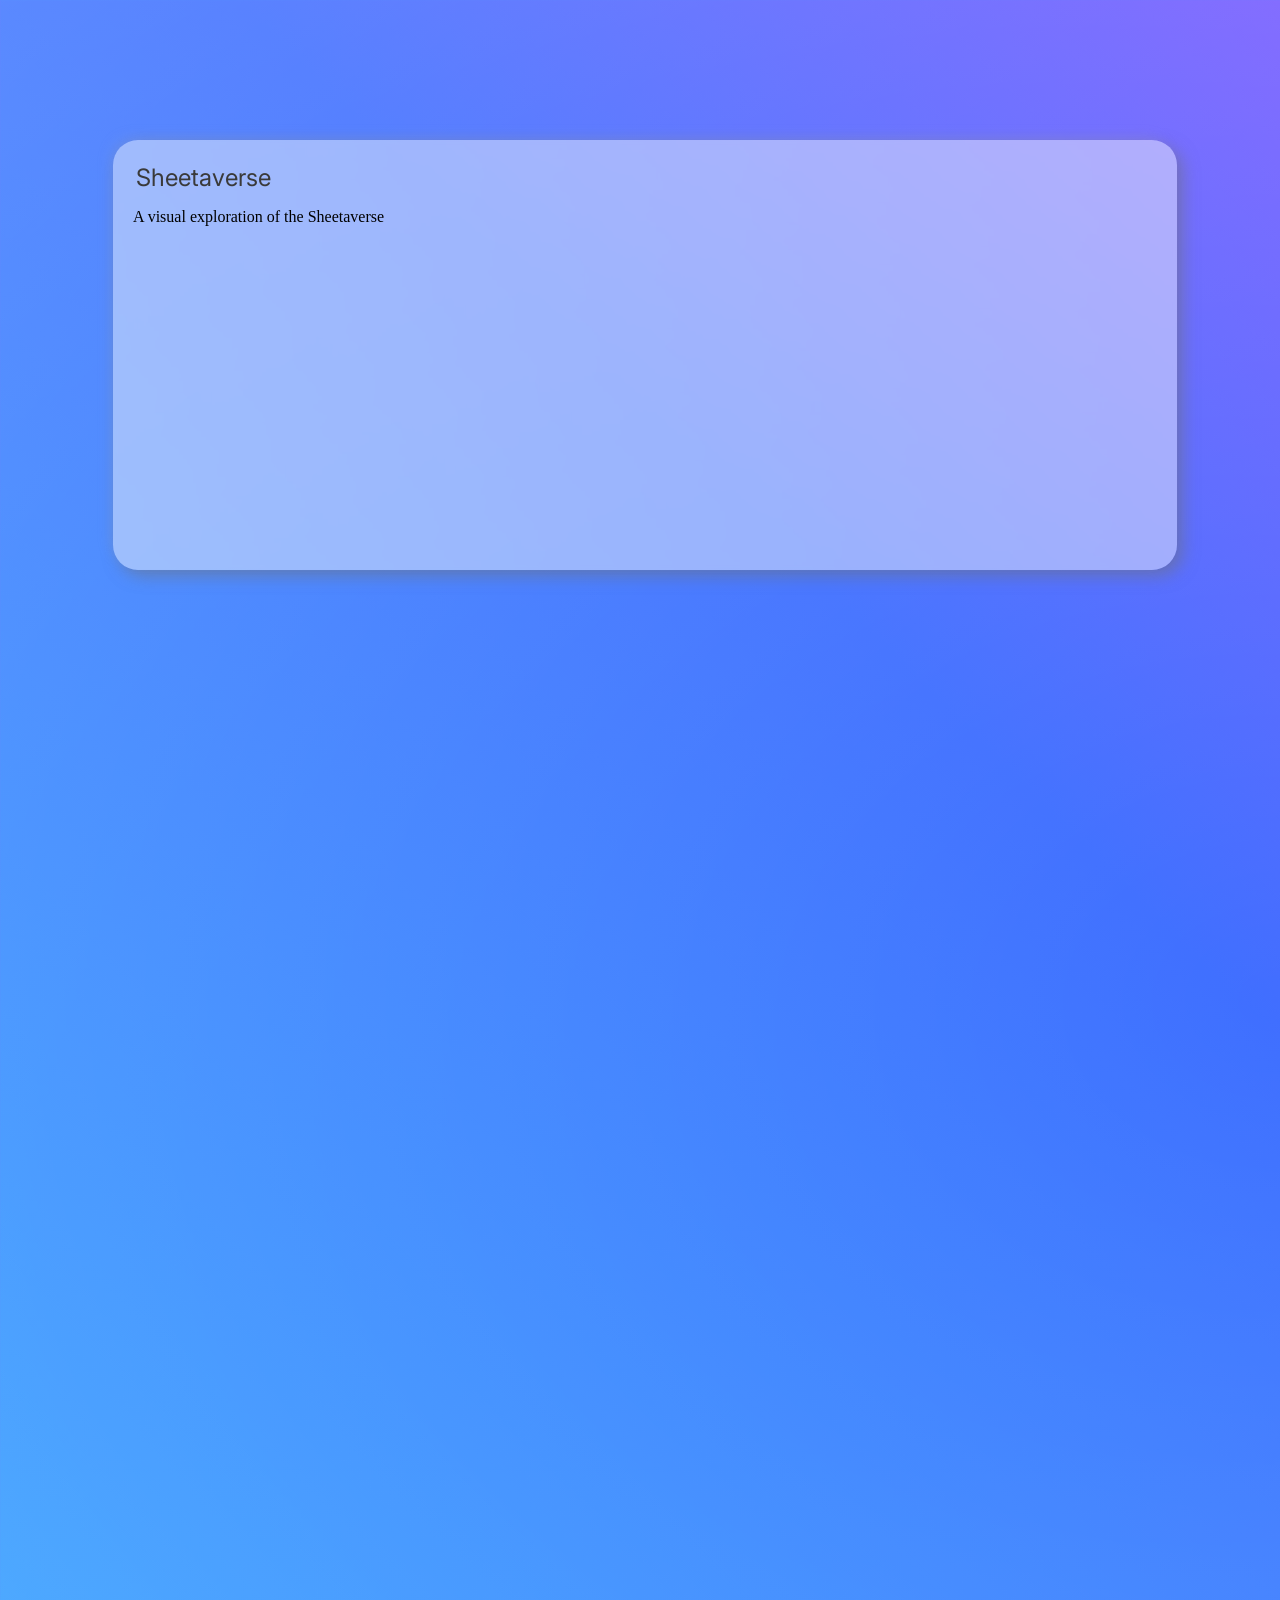
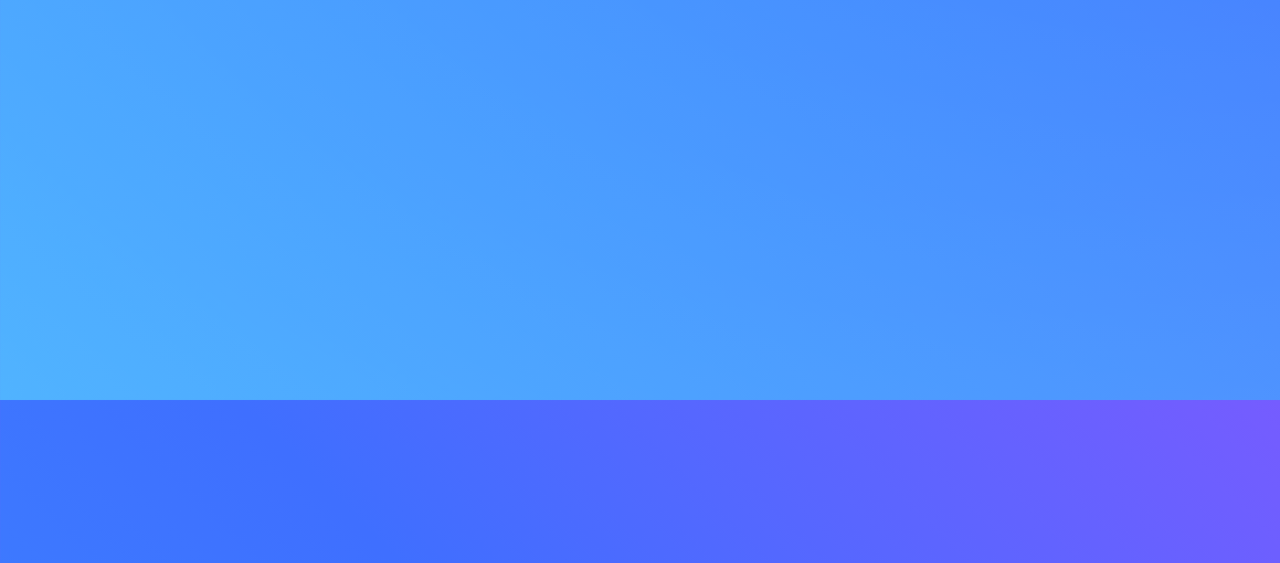
==== Sheetaverse.html @ 802b23b3 "first commit" ====
<!-- html boilerplate -->
<html lang="en">

<head>
    <meta charset="utf-8">
    <meta name="viewport" content="width=device-width, initial-scale=1, shrink-to-fit=no">
    <meta name="description" content="">
    <meta name="author" content="">
    <!-- <link rel="icon" href="../../../../favicon.ico"> -->
    <script src="script.js"></script>
    <script src="https://d3js.org/d3.v7.min.js"></script>
    <title>Sheetaverse</title>

    <!-- Custom styles  -->
    <link href="style.css" rel="stylesheet">
    <link rel="preconnect" href="https://fonts.googleapis.com">
    </link>
    <link rel="preconnect" href="https://fonts.gstatic.com" crossOrigin="true">
    </link>
    <link href="https://fonts.googleapis.com/css2?family=Inter:wght@200;400;600;700&display=swap" rel="stylesheet">
    </link>

</head>

<body class="aurora-outer">
    <div>
        <div class="aurora-inner">
            <div class = "hero info-bx">
                <div class = "hero-text">
                    <h1>Sheetaverse</h1>
                    <p>A visual exploration of the Sheetaverse</p>
                </div>
            </div>
        </div>
    </div>
</body>


<script>
    drawChart('.aurora-inner', window.innerWidth-20);
</script>

</html>
---- style.css ----
body {
  margin: 0px;
}

.hero {
  /* Rectangle 1 */
  position: absolute;
  width: 80%;
  min-width: 500px;
  height: 390px;
  left: 113px;
  top: 140px;

  background: rgba(250, 250, 250, 0.39);
  backdrop-filter: blur(10px);
  /* Note: backdrop-filter has minimal browser support */

  border-radius: 25px;
}

.info-bx {
    /* Rectangle 2 */
    position: absolute;
    width: 80%;
    height: 390px;
    left: 113px;
    top: 140px;
    
    background: rgba(250, 250, 250, 0.45);
    backdrop-filter: blur(2px);
    box-shadow: -6px -6px 16px -5px rgba(172, 172, 172, 0.2), 6px 6px 16px rgba(114, 114, 114, 0.5);
    /* Note: backdrop-filter has minimal browser support */
    padding: 20px;
    border-radius: 25px;
}

h1, h2, h3, h4, h5, h6 {
  font-family: 'Inter';
  font-weight: 400;
  font-size: 1.5em;
  color: rgb(58, 58, 58);
  margin:3px;
}

.aurora-outer {
  background: linear-gradient(
    45deg,
    #32a6ff 0%,
    #3f6fff 49%,
    #8d54ff 82%
  );
  background-size: 200%;
  animation: aurora 10s infinite;
}

.aurora-inner {
  background: radial-gradient(
    rgba(255, 255, 255, 0),
    rgba(255, 255, 255, 0.15)
  );
  background-size: 200%;
  animation: aurora 7s infinite;
  position: relative;
}

@keyframes aurora {
  0% {
    background-position: left top;
  }
  25% {
    background-position: right top;
  }
  50% {
    background-position: right bottom;
  }
  75% {
    background-position: left bottom;
  }
  100% {
    background-position: left top;
  }
}

div {
  display: block;
  /*     height:1000px; */
  /*     width: 1080px; */
  /*     position: relative; */
  width: 100%;
  height: 2000px;
}
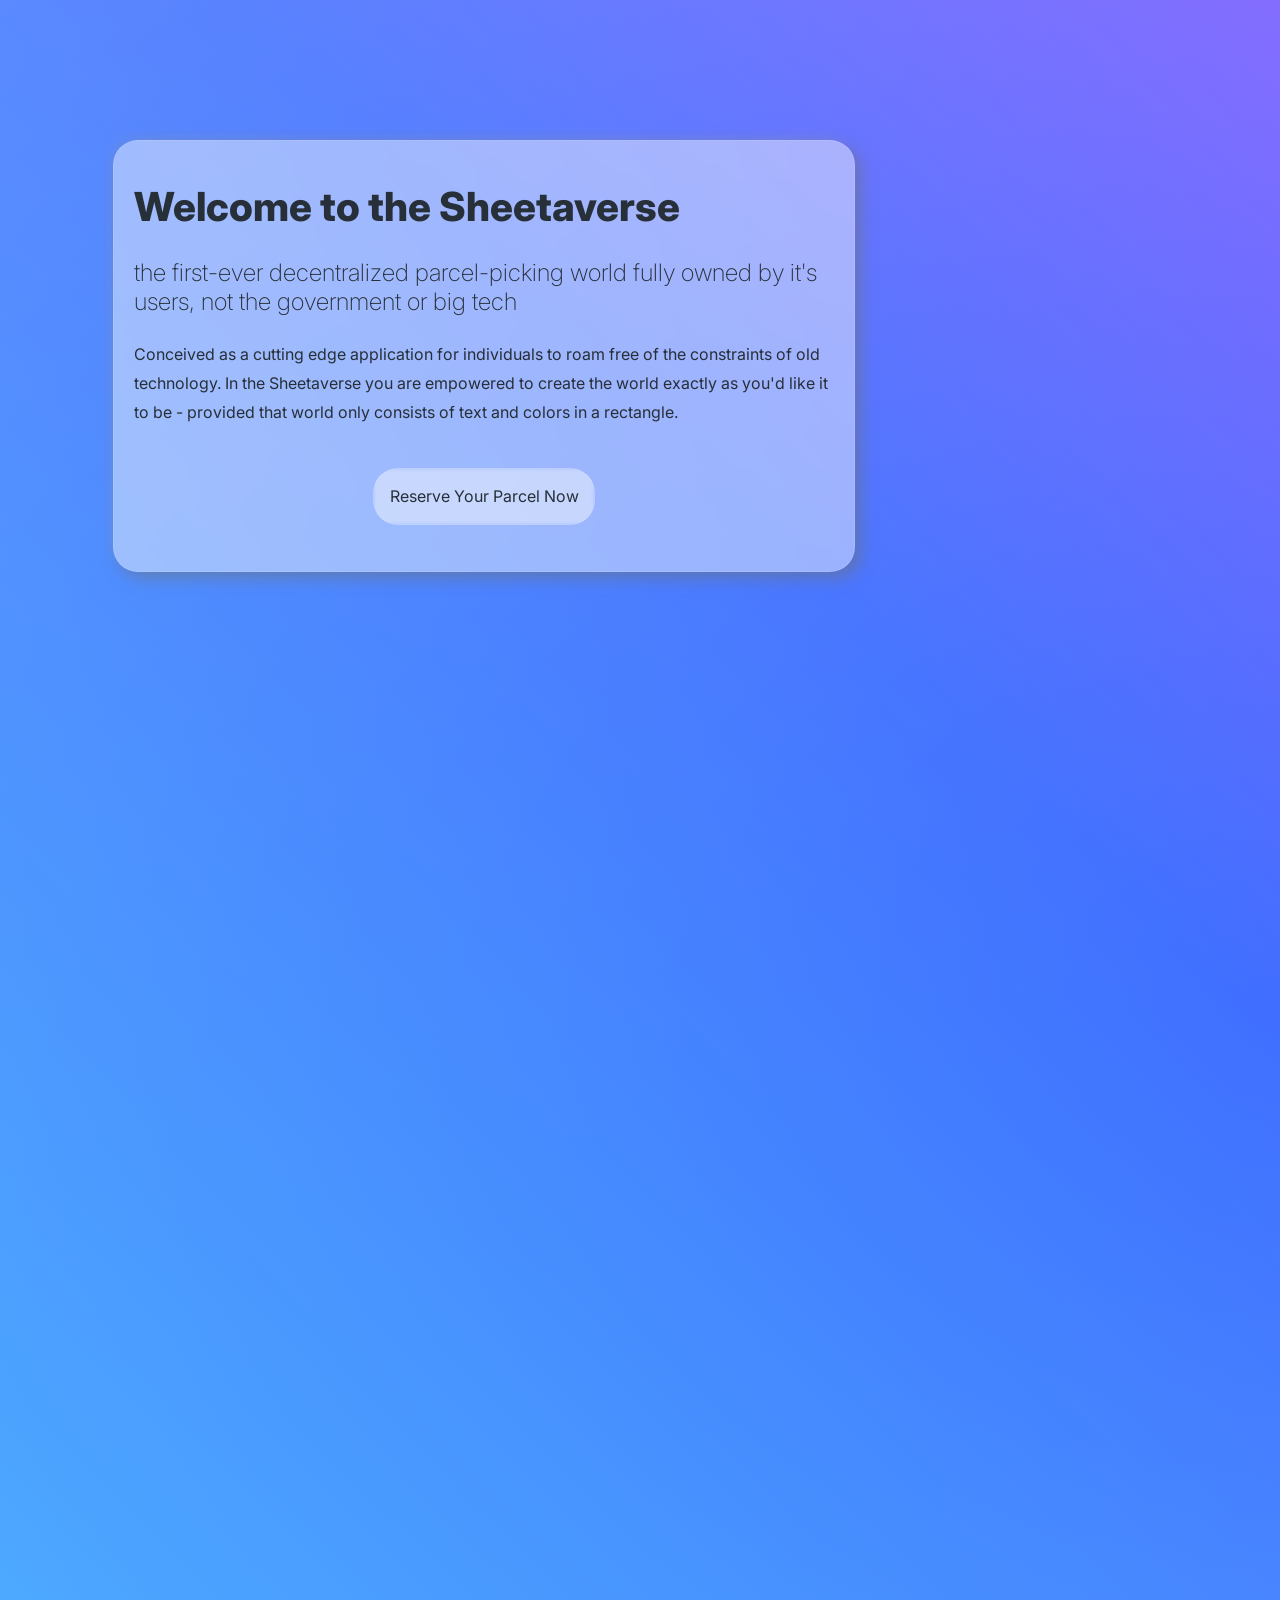
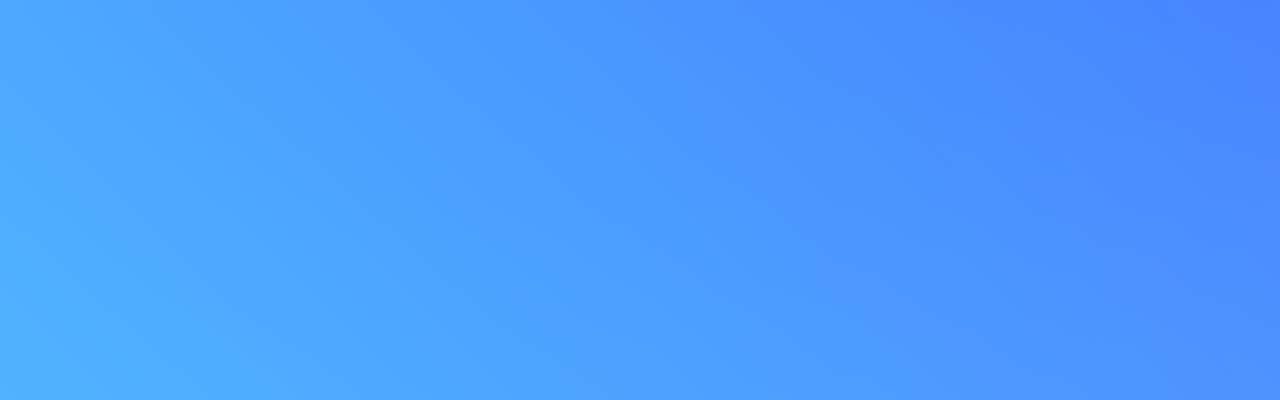
==== commit 584de1f7: "Added form link, improved text styling" ====
--- a/Sheetaverse.html
+++ b/Sheetaverse.html
@@ -27,9 +27,13 @@
         <div class="aurora-inner">
             <div class = "hero info-bx">
                 <div class = "hero-text">
-                    <h1>Sheetaverse</h1>
-                    <p>A visual exploration of the Sheetaverse</p>
+                    <h1>Welcome to the Sheetaverse</h1>
+                    <h3>the first-ever decentralized parcel-picking world fully owned by it's users, not the government or big tech</h3>
+                    <p>Conceived as a cutting edge application for individuals to roam free of the constraints of old technology. In the Sheetaverse you are empowered to create the world exactly as you'd like it to be - provided that world only consists of text and colors in a rectangle. </p>
                 </div>
+                    <a href='https://forms.gle/xNc3N6V92JY1EXuS9'>
+                        <div class = 'glass-button'>Reserve Your Parcel Now</div>
+                    </a>
             </div>
         </div>
     </div>
--- a/style.css
+++ b/style.css
@@ -1,3 +1,7 @@
+:root{
+    --text-color: rgb(39, 47, 56);
+}
+
 body {
   margin: 0px;
 }
@@ -7,40 +11,100 @@
   position: absolute;
   width: 80%;
   min-width: 500px;
-  height: 390px;
+  height: 30px;
   left: 113px;
   top: 140px;
 
   background: rgba(250, 250, 250, 0.39);
   backdrop-filter: blur(10px);
   /* Note: backdrop-filter has minimal browser support */
+  border-radius: 25px;
+}
 
-  border-radius: 25px;
+.hero-text{
+    height:auto;
+}
+
+h1, h2,h3,h4,h5,h6 {
+  color: var(--text-color);
+  margin-top:15px;
+    font-family: 'Inter';
+}
+
+h1, h2{
+  font-weight: 800;
+  font-size: 2.5em;
+}
+
+h3, h4, h5, h6 {
+    font-weight: 200;
+    font-size: 1.5em;
+    margin-top: 15px;
+    color: var(--text-color);
+}
+
+p {
+    font-family: 'Inter';
+    font-size: 1em;
+    font-weight: 400;
+    color: var(--text-color);
+    margin-top:1.33em;
+    margin-bottom:1.33em;
+    line-height: 1.8;
+}
+
+.hero {
+    display:flex;
+    align-items: top;
+    justify-content: center;
+    align-items: center;
+    flex-direction:column;
+}
+
+.glass-button{
+    height:55px;
+    width: 200px;
+    border: 1px solid rgba(255,255,255,0.1);
+    background: rgba(252, 252, 252, 0..05);
+    backdrop-filter: blur(2px);
+    border-radius: 25px;
+    display: flex;
+    align-items: center;
+    justify-content: center;
+    /* padding: 5px; */
+    padding-left: 10px;
+    padding-right:10px;
+    margin: 20px;
+}
+
+.glass-button:hover{
+    background: rgba(252, 252, 252, 0.25);
+}
+
+a{
+    text-decoration: none;
+    color: var(--text-color);
+    font-family: 'Inter';
 }
 
 .info-bx {
     /* Rectangle 2 */
     position: absolute;
     width: 80%;
+    max-width: 700px;
     height: 390px;
     left: 113px;
     top: 140px;
-    
-    background: rgba(250, 250, 250, 0.45);
+    border: 1px solid rgba(255,255,255,0.1);
+    background: rgba(252, 252, 252, 0.45);
     backdrop-filter: blur(2px);
     box-shadow: -6px -6px 16px -5px rgba(172, 172, 172, 0.2), 6px 6px 16px rgba(114, 114, 114, 0.5);
     /* Note: backdrop-filter has minimal browser support */
     padding: 20px;
     border-radius: 25px;
+
 }
 
-h1, h2, h3, h4, h5, h6 {
-  font-family: 'Inter';
-  font-weight: 400;
-  font-size: 1.5em;
-  color: rgb(58, 58, 58);
-  margin:3px;
-}
 
 .aurora-outer {
   background: linear-gradient(
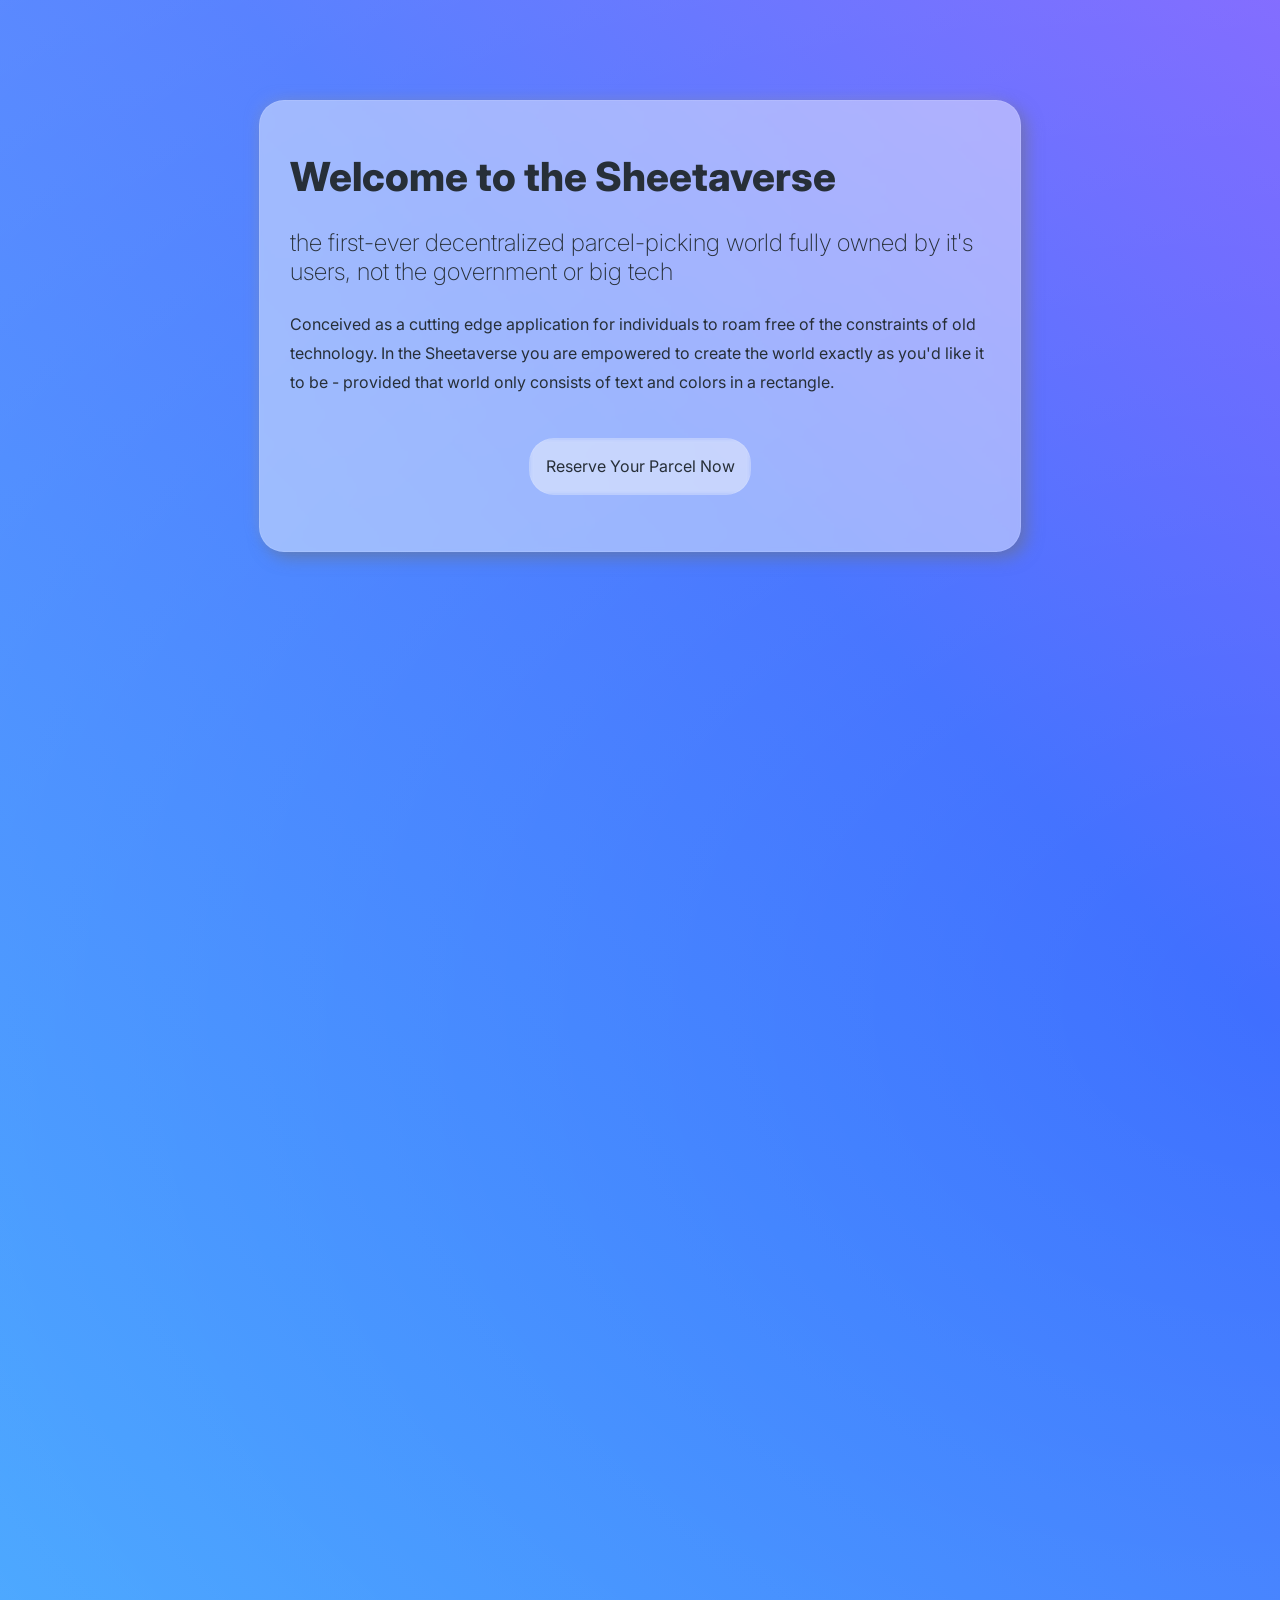
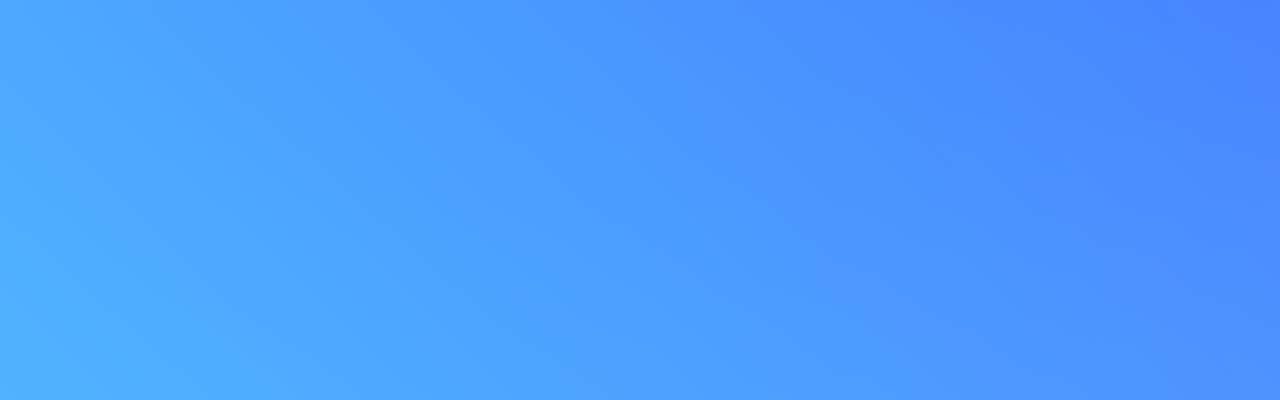
==== commit 0f76e151: "Centered hero" ====
--- a/Sheetaverse.html
+++ b/Sheetaverse.html
@@ -25,6 +25,7 @@
 <body class="aurora-outer">
     <div>
         <div class="aurora-inner">
+            <div class="content-box">
             <div class = "hero info-bx">
                 <div class = "hero-text">
                     <h1>Welcome to the Sheetaverse</h1>
@@ -34,6 +35,7 @@
                     <a href='https://forms.gle/xNc3N6V92JY1EXuS9'>
                         <div class = 'glass-button'>Reserve Your Parcel Now</div>
                     </a>
+            </div>
             </div>
         </div>
     </div>
--- a/style.css
+++ b/style.css
@@ -8,13 +8,9 @@
 
 .hero {
   /* Rectangle 1 */
-  position: absolute;
   width: 80%;
-  min-width: 500px;
+  min-width: 600px;
   height: 30px;
-  left: 113px;
-  top: 140px;
-
   background: rgba(250, 250, 250, 0.39);
   backdrop-filter: blur(10px);
   /* Note: backdrop-filter has minimal browser support */
@@ -61,6 +57,13 @@
     flex-direction:column;
 }
 
+.content-box{
+    position:absolute;
+    width: 100%;
+    display: flex;
+    /* align-items: center; */
+    justify-content: center;
+}
 .glass-button{
     height:55px;
     width: 200px;
@@ -89,7 +92,7 @@
 
 .info-bx {
     /* Rectangle 2 */
-    position: absolute;
+    /* position: absolute; */
     width: 80%;
     max-width: 700px;
     height: 390px;
@@ -100,8 +103,9 @@
     backdrop-filter: blur(2px);
     box-shadow: -6px -6px 16px -5px rgba(172, 172, 172, 0.2), 6px 6px 16px rgba(114, 114, 114, 0.5);
     /* Note: backdrop-filter has minimal browser support */
-    padding: 20px;
+    padding: 30px;
     border-radius: 25px;
+    margin: 100px;
 
 }
 
